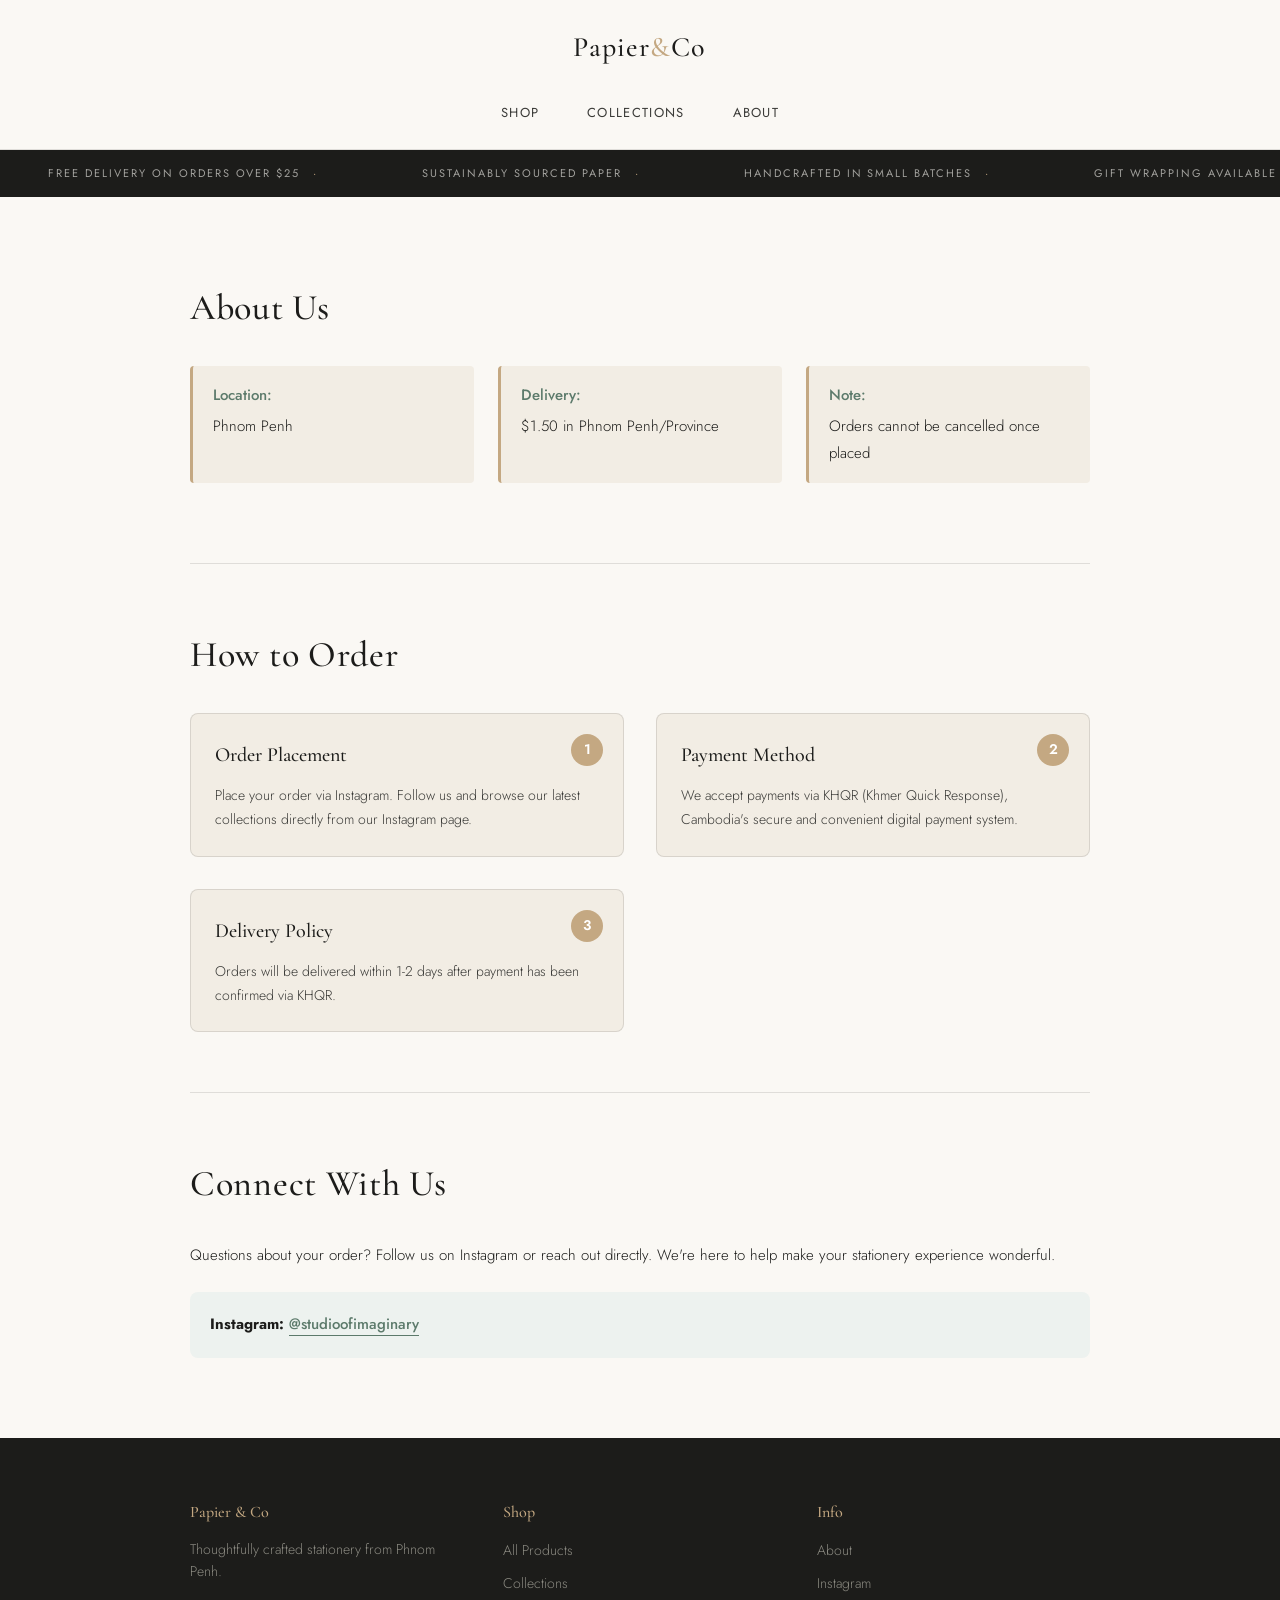
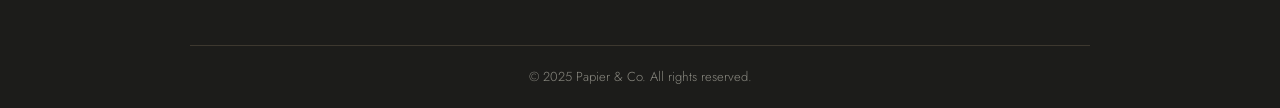
==== about.html @ e260c2d1 "Add files via upload" ====
<!DOCTYPE html>
<html lang="en">
<head>
    <meta charset="UTF-8">
    <meta name="viewport" content="width=device-width, initial-scale=1.0">
    <link rel="stylesheet" href="css/style.css">
    <link rel="stylesheet" href="css/about.css">
    <title>About Us</title>
</head>
<body>
    <!-- NAV -->
    <nav>
        <a href="index.html" class="nav-logo">Papier<span>&</span>Co</a>
        <ul class="nav-links">
            <li><a href="shop.html">Shop</a></li>
            <li><a href="collections.html">Collections</a></li>
            <li><a href="about.html">About</a></li>
        </ul>
        <div class="nav-actions">
            <button class="hamburger" id="hamburger" aria-label="Menu">
                <span></span><span></span><span></span>
            </button>
        </div>
    </nav>

    <!-- MOBILE NAV -->
    <div class="mobile-nav" id="mobileNav">
        <div class="mobile-nav-backdrop" id="navBackdrop"></div>
        <div class="mobile-nav-panel">
            <button class="mobile-nav-close" id="navClose">&#x2715;</button>
            <ul class="mobile-nav-links">
                <li><a href="shop.html">Shop</a></li>
                <li><a href="collections.html">Collections</a></li>
                <li><a href="about.html">About</a></li>
            </ul>
        </div>
    </div>

    <!-- MARQUEE -->
    <div class="marquee-wrap">
      <div class="marquee-track">
        <span class="marquee-item">Free Delivery on orders over $25 <span class="marquee-dot">·</span></span>
        <span class="marquee-item">Sustainably sourced paper <span class="marquee-dot">·</span></span>
        <span class="marquee-item">Handcrafted in small batches <span class="marquee-dot">·</span></span>
        <span class="marquee-item">Gift wrapping available <span class="marquee-dot">·</span></span>
        <span class="marquee-item">New arrivals every season <span class="marquee-dot">·</span></span>
        <span class="marquee-item">Free Delivery on orders over $25 <span class="marquee-dot">·</span></span>
        <span class="marquee-item">Sustainably sourced paper <span class="marquee-dot">·</span></span>
        <span class="marquee-item">Handcrafted in small batches <span class="marquee-dot">·</span></span>
        <span class="marquee-item">Gift wrapping available <span class="marquee-dot">·</span></span>
        <span class="marquee-item">New arrivals every season <span class="marquee-dot">·</span></span>
      </div>
    </div>

    <!-- ABOUT CONTENT -->
    <section class="about-content">
        <div class="container">
            <!-- About Us -->
            <div class="about-section">
                <h2>About Us</h2>
                <div class="about-info">
                    <p><strong>Location:</strong> Phnom Penh</p>
                    <p><strong>Delivery:</strong> $1.50 in Phnom Penh/Province</p>
                    <p><strong>Note:</strong> Orders cannot be cancelled once placed</p>
                </div>
            </div>

            <!-- How to Order -->
            <div class="about-section">
                <h2>How to Order</h2>
                <ol class="process-list">
                    <li>
                        <h3>Order Placement</h3>
                        <p>Place your order via Instagram. Follow us and browse our latest collections directly from our Instagram page.</p>
                    </li>
                    <li>
                        <h3>Payment Method</h3>
                        <p>We accept payments via KHQR (Khmer Quick Response), Cambodia's secure and convenient digital payment system.</p>
                    </li>
                    <li>
                        <h3>Delivery Policy</h3>
                        <p>Orders will be delivered within 1-2 days after payment has been confirmed via KHQR.</p>
                    </li>
                </ol>
            </div>

            <!-- Contact -->
            <div class="about-section">
                <h2>Connect With Us</h2>
                <p>Questions about your order? Follow us on Instagram or reach out directly. We're here to help make your stationery experience wonderful.</p>
                <div class="contact-links">
                    <p><strong>Instagram:</strong> <a href="https://www.instagram.com/studioofimaginary/" target="_blank">@studioofimaginary</a></p>
                </div>
            </div>
        </div>
    </section>

    <!-- FOOTER -->
    <footer class="footer">
        <div class="footer-content">
            <div class="footer-section">
                <h4>Papier & Co</h4>
                <p>Thoughtfully crafted stationery from Phnom Penh.</p>
            </div>
            <div class="footer-section">
                <h4>Shop</h4>
                <ul>
                    <li><a href="shop.html">All Products</a></li>
                    <li><a href="collections.html">Collections</a></li>
                </ul>
            </div>
            <div class="footer-section">
                <h4>Info</h4>
                <ul>
                    <li><a href="about.html">About</a></li>
                    <li><a href="#">Instagram</a></li>
                </ul>
            </div>
        </div>
        <div class="footer-bottom">
            <p>&copy; 2025 Papier & Co. All rights reserved.</p>
        </div>
    </footer>

    <!-- SCRIPTS -->
    <script src="Js/activeNav.js"></script>
</body>
</html>
---- css/style.css ----
@import url('https://fonts.googleapis.com/css2?family=Cormorant+Garamond:wght@300;400;500;600;700&family=Jost:wght@300;400;500;600;700&display=swap');

*, *::before, *::after { box-sizing: border-box; margin: 0; padding: 0; }

  :root {
    --ivory: #FAF8F4;
    --ivory-deep: #F2EDE4;
    --charcoal: #1C1C1A;
    --charcoal-mid: #3A3A37;
    --sage: #5C7A6B;
    --sage-light: #EDF2EF;
    --tan: #C4A882;
    --tan-light: #F5EFE5;
    --muted: #8A8980;
    --border: rgba(28,28,26,0.12);
    --serif: 'Cormorant Garamond', Georgia, serif;
    --sans: 'Jost', sans-serif;
  }

  html { scroll-behavior: smooth; }

  body {
    font-family: var(--sans);
    background: var(--ivory);
    color: var(--charcoal);
    font-size: 15px;
    font-weight: 300;
    line-height: 1.7;
    overflow-x: hidden;
  }

  /* ── NAV ── */
  nav {
    position: sticky; top: 0; z-index: 100;
    background: var(--ivory);
    border-bottom: 1px solid var(--border);
    display: flex; align-items: center; justify-content: space-between;
    padding: 0 5vw;
    height: 68px;
  }

  .nav-logo {
    font-family: var(--serif);
    font-size: 22px;
    font-weight: 500;
    letter-spacing: 0.04em;
    color: var(--charcoal);
    text-decoration: none;
  }

  .nav-logo span { color: var(--tan); }

  .nav-links {
    display: flex; gap: 2rem; list-style: none;
  }

  .nav-links a {
    font-size: 13px;
    font-weight: 400;
    letter-spacing: 0.1em;
    text-transform: uppercase;
    color: var(--charcoal-mid);
    text-decoration: none;
    transition: color 0.2s;
  }

  .nav-links a:hover { color: var(--sage); }

  .nav-actions {
    display: flex; align-items: center; gap: 1.2rem;
  }

  .nav-icon {
    background: none; border: none; cursor: pointer;
    color: var(--charcoal-mid); display: none; align-items: center;
    font-size: 13px; font-family: var(--sans);
    letter-spacing: 0.08em; gap: 6px;
    transition: color 0.2s;
    padding: 0;
  }

  .nav-icon:hover { color: var(--sage); }

  .nav-cart {
    background: none;
    color: var(--charcoal-mid);
    border: none;
    cursor: pointer;
    display: flex;
    align-items: center;
    font-size: 13px;
    font-family: var(--sans);
    letter-spacing: 0.08em;
    gap: 6px;
    padding: 0;
    transition: color 0.2s;
    position: relative;
  }

  .nav-cart:hover { color: var(--sage); }

  .cart-badge {
    position: absolute;
    top: -6px;
    right: -6px;
    background: var(--sage);
    color: var(--ivory);
    border-radius: 50%;
    width: 16px;
    height: 16px;
    display: flex;
    align-items: center;
    justify-content: center;
    font-size: 8px;
    font-weight: 600;
  }

  .hamburger {
    display: none; flex-direction: column;
    gap: 5px; cursor: pointer; background: none; border: none;
    padding: 4px;
  }

  .hamburger span {
    display: block; width: 22px; height: 1.5px;
    background: var(--charcoal); transition: all 0.3s;
  }

  /* ── HERO ── */
  .hero {
    display: grid;
    grid-template-columns: 1fr 1fr;
    min-height: calc(100vh - 68px);
    max-height: 800px;
  }

  .hero-text {
    display: flex; flex-direction: column;
    justify-content: center;
    padding: 5vw 6vw 5vw 8vw;
    background: var(--ivory);
    position: relative;
  }

  .hero-tag {
    display: inline-block;
    font-size: 11px; letter-spacing: 0.18em;
    text-transform: uppercase; color: var(--tan);
    font-weight: 400; margin-bottom: 1.5rem;
  }

  .hero-title {
    font-family: var(--serif);
    font-size: clamp(2.8rem, 5vw, 5rem);
    font-weight: 300;
    line-height: 1.08;
    color: var(--charcoal);
    margin-bottom: 1.5rem;
  }

  .hero-title em {
    font-style: italic; color: var(--sage);
  }

  .hero-body {
    color: var(--muted);
    font-size: 15px; max-width: 360px;
    margin-bottom: 2.5rem;
    line-height: 1.8;
  }

  .hero-actions { display: flex; gap: 1rem; align-items: center; flex-wrap: wrap; }

  .btn-primary {
    background: var(--charcoal); color: var(--ivory);
    border: 1px solid var(--charcoal);
    padding: 14px 36px;
    font-family: var(--sans); font-size: 12px;
    letter-spacing: 0.14em; text-transform: uppercase;
    cursor: pointer; text-decoration: none;
    display: inline-block; font-weight: 400;
    transition: background 0.25s, color 0.25s;
  }

  .btn-primary:hover { background: var(--sage); border-color: var(--sage); }

  .btn-ghost {
    background: transparent; color: var(--charcoal-mid);
    border: none; padding: 14px 0;
    font-family: var(--sans); font-size: 12px;
    letter-spacing: 0.14em; text-transform: uppercase;
    cursor: pointer; text-decoration: none;
    display: inline-flex; align-items: center; gap: 8px;
    font-weight: 400;
    border-bottom: 1px solid var(--charcoal-mid);
    transition: color 0.2s, border-color 0.2s;
  }

  .btn-ghost:hover { color: var(--sage); border-color: var(--sage); }

  .hero-img {
    position: relative; overflow: hidden;
    background: var(--tan-light);
  }

  .hero-img img {
    width: 100%; height: 100%;
    object-fit: cover;
    display: block;
  }

  .hero-img-placeholder {
    width: 100%; height: 100%;
    display: flex; align-items: center; justify-content: center;
    background: linear-gradient(135deg, var(--tan-light) 0%, var(--ivory-deep) 100%);
    position: relative; overflow: hidden;
  }

  .hero-img-placeholder::before {
    content: '';
    position: absolute; inset: 0;
    background-image: repeating-linear-gradient(
      0deg, transparent, transparent 39px,
      var(--border) 39px, var(--border) 40px
    ),
    repeating-linear-gradient(
      90deg, transparent, transparent 39px,
      var(--border) 39px, var(--border) 40px
    );
    opacity: 0.5;
  }

  .hero-product-float {
    position: absolute; bottom: 10%; right: 8%;
    background: var(--ivory);
    border: 1px solid var(--border);
    padding: 20px 24px;
    width: 200px;
    box-shadow: 0 20px 60px rgba(0,0,0,0.08);
  }

  .float-label {
    font-size: 10px; letter-spacing: 0.16em;
    text-transform: uppercase; color: var(--muted);
    margin-bottom: 6px;
  }

  .float-name {
    font-family: var(--serif); font-size: 18px;
    font-weight: 500; margin-bottom: 4px;
  }

  .float-price { font-size: 14px; color: var(--tan); font-weight: 400; }

  /* ── MARQUEE ── */
  .marquee-wrap {
    background: var(--charcoal); overflow: hidden;
    padding: 14px 0;
  }

  .marquee-track {
    display: flex; gap: 0;
    animation: marquee 22s linear infinite;
    width: max-content;
  }

  @keyframes marquee {
    0% { transform: translateX(0); }
    100% { transform: translateX(-50%); }
  }

  .marquee-item {
    font-size: 11px; letter-spacing: 0.18em;
    text-transform: uppercase; color: rgba(250,248,244,0.6);
    white-space: nowrap; padding: 0 3rem;
    font-weight: 400;
  }

  .marquee-dot {
    color: var(--tan); margin: 0 0.5rem;
  }

  /* ── SECTION HEADER ── */
  .section { padding: 80px 8vw; }
  .section-sm { padding: 60px 8vw; }

  .section-header {
    display: flex; align-items: flex-end;
    justify-content: space-between;
    margin-bottom: 48px;
    flex-wrap: wrap; gap: 1rem;
  }

  .section-tag {
    font-size: 11px; letter-spacing: 0.18em;
    text-transform: uppercase; color: var(--tan);
    margin-bottom: 10px; display: block;
  }

  .section-title {
    font-family: var(--serif);
    font-size: clamp(2rem, 3.5vw, 3rem);
    font-weight: 300; line-height: 1.1;
  }

  .section-title em { font-style: italic; color: var(--sage); }

  /* ── PRODUCT GRID ── */
  .products-grid {
    display: grid;
    grid-template-columns: repeat(4, 1fr);
    gap: 2px;
  }

  .product-card {
    background: var(--ivory);
    cursor: pointer;
    position: relative;
    overflow: hidden;
  }

  .product-card:hover .product-img-wrap::after {
    opacity: 1;
  }

  .product-card:hover .product-add {
    transform: translateY(0);
    opacity: 1;
  }

  .product-img-wrap {
    aspect-ratio: 3/4;
    background: var(--ivory-deep);
    position: relative; overflow: hidden;
  }

  .product-img-wrap::after {
    content: '';
    position: absolute; inset: 0;
    background: rgba(28,28,26,0.04);
    opacity: 0; transition: opacity 0.3s;
  }

  .product-placeholder {
    width: 100%; height: 100%;
    display: flex; align-items: center; justify-content: center;
    font-family: var(--serif); font-size: 3rem;
    color: var(--tan); opacity: 0.4;
  }

  .product-badge {
    position: absolute; top: 14px; left: 14px; z-index: 1;
    background: var(--sage); color: var(--ivory);
    font-size: 9px; letter-spacing: 0.14em;
    text-transform: uppercase; padding: 4px 10px;
    font-weight: 400;
  }

  .product-add {
    position: absolute; bottom: 0; left: 0; right: 0; z-index: 2;
    background: var(--charcoal); color: var(--ivory);
    border: none; cursor: pointer;
    padding: 14px;
    font-family: var(--sans); font-size: 11px;
    letter-spacing: 0.14em; text-transform: uppercase;
    font-weight: 400;
    transform: translateY(100%); opacity: 0;
    transition: transform 0.3s, opacity 0.3s;
  }

  .product-info { padding: 18px 4px 24px; }

  .product-cat {
    font-size: 10px; letter-spacing: 0.16em;
    text-transform: uppercase; color: var(--muted);
    margin-bottom: 6px;
  }

  .product-name {
    font-family: var(--serif); font-size: 18px;
    font-weight: 400; margin-bottom: 6px;
  }

  .product-price { font-size: 14px; color: var(--charcoal-mid); }

  .product-price s { color: var(--muted); margin-right: 6px; }

  /* ── CATEGORIES ── */
  .categories-grid {
    display: grid;
    grid-template-columns: repeat(3, 1fr);
    gap: 16px;
  }

  .cat-card {
    position: relative; overflow: hidden;
    aspect-ratio: 4/3;
    cursor: pointer;
    background: var(--ivory-deep);
  }

  .cat-card:hover .cat-overlay { background: rgba(28,28,26,0.5); }
  .cat-card:hover .cat-arrow { transform: translateX(6px); }

  .cat-placeholder {
    width: 100%; height: 100%;
    display: flex; align-items: center; justify-content: center;
    font-size: 4rem; opacity: 0.15;
  }

  .cat-overlay {
    position: absolute; inset: 0;
    background: rgba(28,28,26,0.35);
    display: flex; flex-direction: column;
    justify-content: flex-end;
    padding: 24px;
    transition: background 0.3s;
  }

  .cat-tag {
    font-size: 10px; letter-spacing: 0.18em;
    text-transform: uppercase; color: rgba(250,248,244,0.6);
    margin-bottom: 6px;
  }

  .cat-name {
    font-family: var(--serif); font-size: 1.6rem;
    font-weight: 300; color: var(--ivory);
    display: flex; align-items: center;
    gap: 10px; line-height: 1.2;
  }

  .cat-arrow { transition: transform 0.3s; display: inline-block; }

  /* ── FEATURED ── */
  .featured { background: var(--tan-light); }

  .featured-inner {
    display: grid; grid-template-columns: 1fr 1fr;
    gap: 80px; align-items: center;
  }

  .featured-img-area {
    position: relative;
    aspect-ratio: 4/5;
    background: var(--ivory-deep);
  }

  .feat-img-placeholder {
    width: 100%; height: 100%;
    display: flex; align-items: center; justify-content: center;
    font-family: var(--serif); font-size: 5rem;
    color: var(--tan); opacity: 0.3;
  }

  .featured-badge-float {
    position: absolute; top: -16px; right: -16px;
    background: var(--sage); color: var(--ivory);
    padding: 20px; width: 90px; height: 90px;
    display: flex; align-items: center; justify-content: center;
    text-align: center;
    font-size: 11px; letter-spacing: 0.1em;
    text-transform: uppercase; font-weight: 400;
    line-height: 1.4;
  }

  .featured-subtitle {
    font-size: 13px; letter-spacing: 0.06em;
    color: var(--muted); margin-bottom: 1.2rem;
  }

  .featured-title {
    font-family: var(--serif);
    font-size: clamp(2.2rem, 3.5vw, 3.4rem);
    font-weight: 300; line-height: 1.1;
    margin-bottom: 1.5rem;
  }

  .featured-body {
    color: var(--muted); line-height: 1.9;
    margin-bottom: 2rem;
  }

  .featured-specs {
    display: grid; grid-template-columns: 1fr 1fr;
    gap: 16px; margin-bottom: 2.5rem;
  }

  .spec-label {
    font-size: 10px; letter-spacing: 0.16em;
    text-transform: uppercase; color: var(--tan);
    margin-bottom: 4px;
  }

  .spec-val { font-family: var(--serif); font-size: 16px; }

  /* ── TESTIMONIALS ── */
  .testimonials-grid {
    display: grid; grid-template-columns: repeat(3,1fr);
    gap: 32px;
  }

  .testimonial-card {
    border-top: 1px solid var(--border);
    padding-top: 24px;
  }

  .testimonial-stars {
    color: var(--tan); font-size: 14px;
    letter-spacing: 3px; margin-bottom: 16px;
  }

  .testimonial-body {
    font-family: var(--serif);
    font-size: 17px; font-style: italic;
    font-weight: 300; line-height: 1.6;
    margin-bottom: 20px;
    color: var(--charcoal-mid);
  }

  .testimonial-author {
    font-size: 12px; letter-spacing: 0.12em;
    text-transform: uppercase; color: var(--muted);
  }

  /* ── NEWSLETTER ── */
  .newsletter { background: var(--charcoal); }

  .newsletter-inner {
    max-width: 560px; margin: 0 auto;
    text-align: center; padding: 80px 0;
  }

  .newsletter .section-tag { color: var(--tan); }

  .newsletter-title {
    font-family: var(--serif);
    font-size: clamp(2rem, 4vw, 3rem);
    font-weight: 300; color: var(--ivory);
    margin-bottom: 1rem;
  }

  .newsletter-body {
    color: rgba(250,248,244,0.5);
    margin-bottom: 2rem; font-size: 14px;
  }

  .newsletter-form {
    display: flex; gap: 0;
    border: 1px solid rgba(250,248,244,0.2);
  }

  .newsletter-input {
    flex: 1; background: transparent;
    border: none; outline: none;
    padding: 14px 20px;
    font-family: var(--sans); font-size: 14px;
    color: var(--ivory);
    font-weight: 300;
  }

  .newsletter-input::placeholder { color: rgba(250,248,244,0.3); }

  .newsletter-btn {
    background: var(--tan); border: none; cursor: pointer;
    padding: 14px 28px;
    font-family: var(--sans); font-size: 11px;
    letter-spacing: 0.14em; text-transform: uppercase;
    color: var(--charcoal); font-weight: 400;
    white-space: nowrap;
    transition: background 0.2s;
  }

  .footer {
    background: var(--charcoal);
    color: var(--ivory);
    padding: 60px 5vw 20px;
    border-top: 1px solid var(--border);
}

.footer-content {
    max-width: 900px;
    margin: 0 auto 40px;
    display: grid;
    grid-template-columns: repeat(auto-fit, minmax(200px, 1fr));
    gap: 40px;
}

.footer-section h4 {
    font-family: var(--serif);
    font-size: 16px;
    font-weight: 500;
    margin-bottom: 12px;
    color: var(--tan);
}

.footer-section p {
    font-size: 14px;
    line-height: 1.6;
    color: var(--muted);
}

.footer-section ul {
    list-style: none;
}

.footer-section li {
    margin-bottom: 8px;
}

.footer-section a {
    color: var(--muted);
    text-decoration: none;
    font-size: 14px;
    transition: color 0.2s ease;
}

.footer-section a:hover {
    color: var(--tan);
}

.footer-bottom {
    max-width: 900px;
    margin: 0 auto;
    padding-top: 20px;
    border-top: 1px solid rgba(196, 168, 130, 0.2);
    text-align: center;
    color: var(--muted);
    font-size: 13px;
}

  /* ── FOOTER ──
  footer {
    background: var(--ivory-deep);
    border-top: 1px solid var(--border);
    padding: 60px 8vw 30px;
  }

  .footer-grid {
    display: grid;
    grid-template-columns: 1.6fr 1fr 1fr 1fr;
    gap: 48px; margin-bottom: 48px;
  }

  .footer-brand .nav-logo { display: block; margin-bottom: 1rem; }

  .footer-brand p {
    font-size: 13px; color: var(--muted);
    line-height: 1.8; max-width: 220px;
  }

  .footer-heading {
    font-size: 11px; letter-spacing: 0.16em;
    text-transform: uppercase; color: var(--charcoal);
    margin-bottom: 1rem; font-weight: 400;
  }

  .footer-links { list-style: none; }

  .footer-links li { margin-bottom: 10px; }

  .footer-links a {
    font-size: 13px; color: var(--muted);
    text-decoration: none; transition: color 0.2s;
  }

  .footer-links a:hover { color: var(--sage); }

  .footer-bottom {
    border-top: 1px solid var(--border);
    padding-top: 24px;
    display: flex; justify-content: space-between;
    align-items: center; flex-wrap: wrap; gap: 12px;
  }

  .footer-copy {
    font-size: 12px; color: var(--muted);
  }

  .footer-socials { display: flex; gap: 1.2rem; }

  .footer-socials a {
    font-size: 12px; letter-spacing: 0.1em;
    text-transform: uppercase; color: var(--muted);
    text-decoration: none; transition: color 0.2s;
  }

  .footer-socials a:hover { color: var(--sage); }*/

  /* ── MOBILE NAV DRAWER ── */
  .mobile-nav {
    display: none;
    position: fixed; inset: 0; z-index: 200;
  }

  .mobile-nav.open { display: block; }

  .mobile-nav-backdrop {
    position: absolute; inset: 0;
    background: rgba(28,28,26,0.5);
  }

  .mobile-nav-panel {
    position: absolute; top: 0; right: 0; bottom: 0;
    width: 280px;
    background: var(--ivory);
    padding: 24px 28px;
    display: flex; flex-direction: column;
  }

  .mobile-nav-close {
    align-self: flex-end;
    background: none; border: none;
    font-size: 22px; cursor: pointer;
    color: var(--charcoal); margin-bottom: 2rem;
    line-height: 1;
  }

  .mobile-nav-links { list-style: none; }

  .mobile-nav-links li { border-bottom: 1px solid var(--border); }

  .mobile-nav-links a {
    display: block; padding: 16px 0;
    font-family: var(--serif); font-size: 22px;
    font-weight: 300; color: var(--charcoal);
    text-decoration: none; transition: color 0.2s;
  }

  .mobile-nav-links a:hover { color: var(--sage); }

  /* ── RESPONSIVE ── */
  @media (min-width: 1200px) {
    nav {
      flex-direction: column;
      justify-content: center;
      align-items: center;
      height: auto;
      padding: 24px 5vw;
      gap: 20px;
    }

    .nav-logo {
      font-size: 28px;
      margin-bottom: 8px;
    }

    .nav-links {
      gap: 3rem;
      justify-content: center;
    }

    .nav-actions {
      display: none;
    }
  }

  @media (max-width: 1024px) {
    .products-grid { grid-template-columns: repeat(2, 1fr); }
    .footer-grid { grid-template-columns: 1fr 1fr; }
  }

  @media (max-width: 768px) {
    nav { padding: 0 6vw; }

    .nav-links { display: none; }
    .hamburger { display: flex; }

    .hero {
      grid-template-columns: 1fr;
      max-height: none; min-height: auto;
    }

    .hero-text { padding: 60px 6vw; order: 2; }

    .hero-img { order: 1; min-height: 340px; }

    .hero-product-float { display: none; }

    .hero-title { font-size: 2.6rem; }

    .section { padding: 60px 6vw; }

    .section-sm { padding: 50px 6vw; }

    .products-grid { grid-template-columns: repeat(2, 1fr); gap: 1px; }

    .categories-grid { grid-template-columns: 1fr; gap: 12px; }

    .featured-inner { grid-template-columns: 1fr; gap: 40px; }

    .testimonials-grid { grid-template-columns: 1fr; gap: 24px; }

    .footer-grid { grid-template-columns: 1fr 1fr; gap: 32px; }

    .newsletter-form { flex-direction: column; }

    .newsletter-btn { text-align: center; }
  }

  @media (max-width: 480px) {
    .products-grid { grid-template-columns: 1fr; }

    .section-header { margin-bottom: 32px; }

    .footer-grid { grid-template-columns: 1fr; }

    .featured-specs { grid-template-columns: 1fr; }

    .footer-bottom { flex-direction: column; align-items: flex-start; }
  }
---- css/about.css ----
/* ── ABOUT PAGE STYLES ── */

.about-hero {
    background: linear-gradient(135deg, var(--tan-light) 0%, var(--sage-light) 100%);
    padding: 80px 5vw;
    text-align: center;
    border-bottom: 1px solid var(--border);
}

.about-hero .container {
    max-width: 600px;
    margin: 0 auto;
}

.about-title {
    font-family: var(--serif);
    font-size: clamp(36px, 6vw, 52px);
    font-weight: 500;
    color: var(--charcoal);
    margin-bottom: 16px;
    letter-spacing: 0.02em;
}

.about-subtitle {
    font-size: 16px;
    color: var(--charcoal-mid);
    font-weight: 300;
}

/* ── ABOUT CONTENT ── */
.about-content {
    padding: 80px 5vw;
    background: var(--ivory);
}

.container {
    max-width: 900px;
    margin: 0 auto;
}

.about-section {
    margin-bottom: 60px;
    padding-bottom: 60px;
    border-bottom: 1px solid var(--border);
}

.about-section:last-child {
    border-bottom: none;
    margin-bottom: 0;
    padding-bottom: 0;
}

.about-section h2 {
    font-family: var(--serif);
    font-size: clamp(28px, 4vw, 36px);
    font-weight: 500;
    color: var(--charcoal);
    margin-bottom: 28px;
    letter-spacing: 0.02em;
}

.about-info {
    display: grid;
    grid-template-columns: repeat(auto-fit, minmax(250px, 1fr));
    gap: 24px;
    margin-bottom: 20px;
}

.about-info p {
    font-size: 15px;
    line-height: 1.8;
    color: var(--charcoal);
    background: var(--ivory-deep);
    padding: 16px 20px;
    border-left: 3px solid var(--tan);
    border-radius: 4px;
}

.about-info strong {
    color: var(--charcoal);
    font-weight: 500;
    display: block;
    margin-bottom: 4px;
    color: var(--sage);
}

/* ── PROCESS LIST ── */
.process-list {
    list-style: none;
    counter-reset: step-counter;
    display: grid;
    grid-template-columns: repeat(auto-fit, minmax(280px, 1fr));
    gap: 32px;
}

.process-list li {
    counter-increment: step-counter;
    position: relative;
    padding: 24px;
    background: var(--ivory-deep);
    border: 1px solid var(--border);
    border-radius: 8px;
    transition: all 0.3s ease;
}

.process-list li:hover {
    border-color: var(--tan);
    box-shadow: 0 4px 12px rgba(196, 168, 130, 0.1);
}

.process-list li::before {
    content: counter(step-counter);
    position: absolute;
    top: 20px;
    right: 20px;
    width: 32px;
    height: 32px;
    background: var(--tan);
    color: white;
    border-radius: 50%;
    display: flex;
    align-items: center;
    justify-content: center;
    font-weight: 600;
    font-size: 14px;
}

.process-list h3 {
    font-family: var(--serif);
    font-size: 20px;
    font-weight: 500;
    color: var(--charcoal);
    margin-bottom: 12px;
}

.process-list p {
    font-size: 14px;
    line-height: 1.7;
    color: var(--charcoal-mid);
    margin: 0;
}

/* ── CONTACT LINKS ── */
.contact-links {
    margin-top: 24px;
    padding: 20px;
    background: var(--sage-light);
    border-radius: 8px;
}

.contact-links p {
    font-size: 15px;
    color: var(--charcoal);
    margin-bottom: 8px;
}

.contact-links p:last-child {
    margin-bottom: 0;
}

.contact-links a {
    color: var(--sage);
    text-decoration: none;
    font-weight: 500;
    border-bottom: 1px solid var(--sage);
    transition: all 0.2s ease;
}

.contact-links a:hover {
    color: var(--tan);
    border-bottom-color: var(--tan);
}

/* ── FOOTER ── */
.footer {
    background: var(--charcoal);
    color: var(--ivory);
    padding: 60px 5vw 20px;
    border-top: 1px solid var(--border);
}

.footer-content {
    max-width: 900px;
    margin: 0 auto 40px;
    display: grid;
    grid-template-columns: repeat(auto-fit, minmax(200px, 1fr));
    gap: 40px;
}

.footer-section h4 {
    font-family: var(--serif);
    font-size: 16px;
    font-weight: 500;
    margin-bottom: 12px;
    color: var(--tan);
}

.footer-section p {
    font-size: 14px;
    line-height: 1.6;
    color: var(--muted);
}

.footer-section ul {
    list-style: none;
}

.footer-section li {
    margin-bottom: 8px;
}

.footer-section a {
    color: var(--muted);
    text-decoration: none;
    font-size: 14px;
    transition: color 0.2s ease;
}

.footer-section a:hover {
    color: var(--tan);
}

.footer-bottom {
    max-width: 900px;
    margin: 0 auto;
    padding-top: 20px;
    border-top: 1px solid rgba(196, 168, 130, 0.2);
    text-align: center;
    color: var(--muted);
    font-size: 13px;
}

/* ── RESPONSIVE ── */
@media (max-width: 768px) {
    .about-hero {
        padding: 60px 5vw;
    }

    .about-content {
        padding: 60px 5vw;
    }

    .about-section {
        margin-bottom: 40px;
        padding-bottom: 40px;
    }

    .process-list {
        grid-template-columns: 1fr;
    }

    .about-info {
        grid-template-columns: 1fr;
    }
}
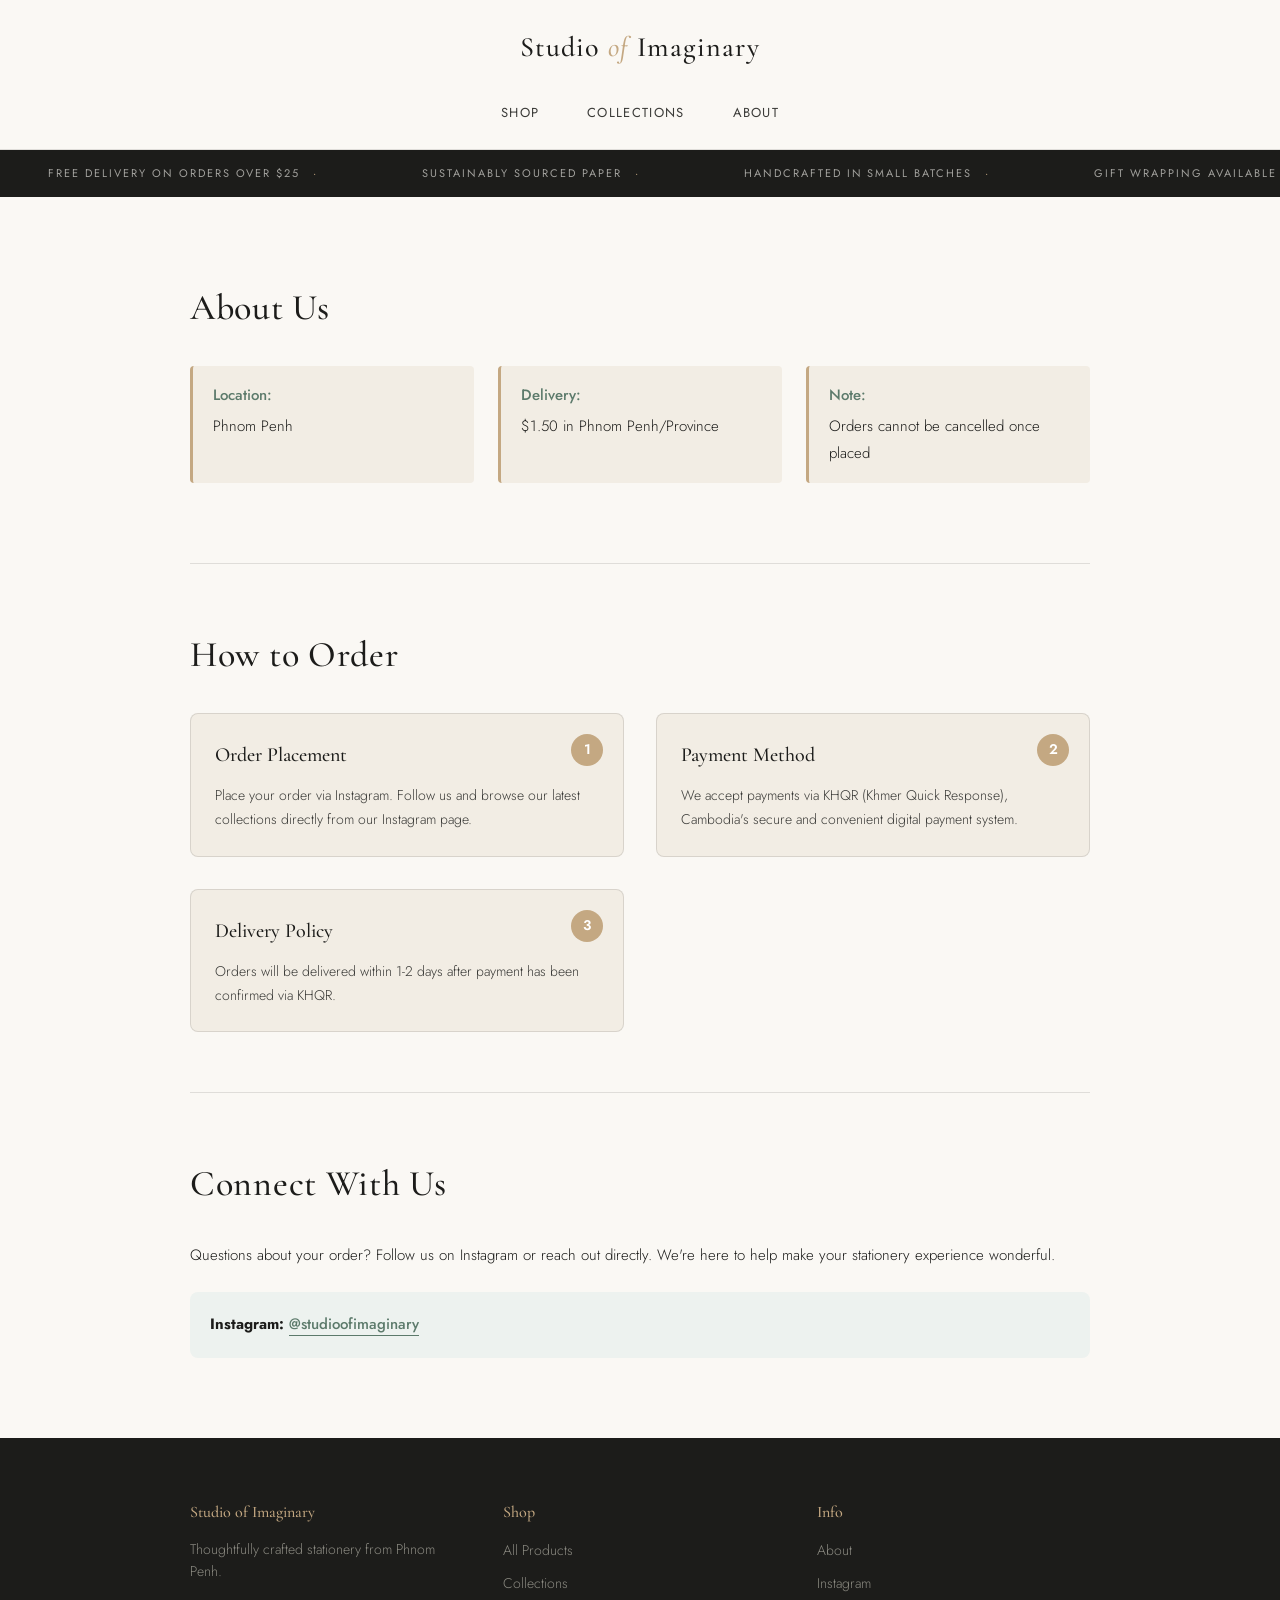
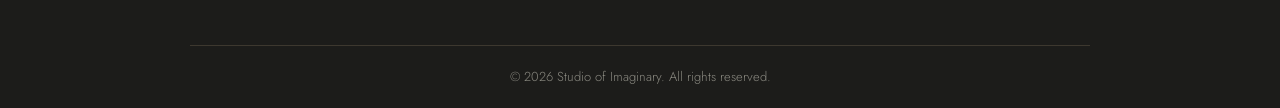
==== commit 9b46a367: "Add files via upload" ====
--- a/about.html
+++ b/about.html
@@ -10,11 +10,11 @@
 <body>
     <!-- NAV -->
     <nav>
-        <a href="index.html" class="nav-logo">Papier<span>&</span>Co</a>
+        <a href="index.html" class="nav-logo">Studio<span><i> of </i></span>Imaginary</a>
         <ul class="nav-links">
             <li><a href="shop.html">Shop</a></li>
             <li><a href="collections.html">Collections</a></li>
-            <li><a href="about.html">About</a></li>
+            <li><a href="about.html" class="active">About</a></li>
         </ul>
         <div class="nav-actions">
             <button class="hamburger" id="hamburger" aria-label="Menu">
@@ -31,7 +31,7 @@
             <ul class="mobile-nav-links">
                 <li><a href="shop.html">Shop</a></li>
                 <li><a href="collections.html">Collections</a></li>
-                <li><a href="about.html">About</a></li>
+                <li><a href="about.html" class="active">About</a></li>
             </ul>
         </div>
     </div>
@@ -99,7 +99,7 @@
     <footer class="footer">
         <div class="footer-content">
             <div class="footer-section">
-                <h4>Papier & Co</h4>
+                <h4>Studio of Imaginary</h4>
                 <p>Thoughtfully crafted stationery from Phnom Penh.</p>
             </div>
             <div class="footer-section">
@@ -113,12 +113,12 @@
                 <h4>Info</h4>
                 <ul>
                     <li><a href="about.html">About</a></li>
-                    <li><a href="#">Instagram</a></li>
+                    <li><a href="https://www.instagram.com/studioofimaginary/" target="_blank">Instagram</a></li>
                 </ul>
             </div>
         </div>
         <div class="footer-bottom">
-            <p>&copy; 2025 Papier & Co. All rights reserved.</p>
+            <p>&copy; 2026 Studio of Imaginary. All rights reserved.</p>
         </div>
     </footer>
 
--- a/css/style.css
+++ b/css/style.css
@@ -405,7 +405,13 @@
   .cat-placeholder {
     width: 100%; height: 100%;
     display: flex; align-items: center; justify-content: center;
-    font-size: 4rem; opacity: 0.15;
+    font-size: 6rem; opacity: 0.9; color: var(--tan);
+  }
+
+  .cat-img {
+    width: 100%; height: 100%;
+    object-fit: cover;
+    display: block;
   }
 
   .cat-overlay {
@@ -493,84 +499,8 @@
   }
 
   .spec-val { font-family: var(--serif); font-size: 16px; }
-
-  /* ── TESTIMONIALS ── */
-  .testimonials-grid {
-    display: grid; grid-template-columns: repeat(3,1fr);
-    gap: 32px;
-  }
-
-  .testimonial-card {
-    border-top: 1px solid var(--border);
-    padding-top: 24px;
-  }
-
-  .testimonial-stars {
-    color: var(--tan); font-size: 14px;
-    letter-spacing: 3px; margin-bottom: 16px;
-  }
-
-  .testimonial-body {
-    font-family: var(--serif);
-    font-size: 17px; font-style: italic;
-    font-weight: 300; line-height: 1.6;
-    margin-bottom: 20px;
-    color: var(--charcoal-mid);
-  }
-
-  .testimonial-author {
-    font-size: 12px; letter-spacing: 0.12em;
-    text-transform: uppercase; color: var(--muted);
-  }
-
-  /* ── NEWSLETTER ── */
-  .newsletter { background: var(--charcoal); }
-
-  .newsletter-inner {
-    max-width: 560px; margin: 0 auto;
-    text-align: center; padding: 80px 0;
-  }
-
-  .newsletter .section-tag { color: var(--tan); }
-
-  .newsletter-title {
-    font-family: var(--serif);
-    font-size: clamp(2rem, 4vw, 3rem);
-    font-weight: 300; color: var(--ivory);
-    margin-bottom: 1rem;
-  }
-
-  .newsletter-body {
-    color: rgba(250,248,244,0.5);
-    margin-bottom: 2rem; font-size: 14px;
-  }
-
-  .newsletter-form {
-    display: flex; gap: 0;
-    border: 1px solid rgba(250,248,244,0.2);
-  }
-
-  .newsletter-input {
-    flex: 1; background: transparent;
-    border: none; outline: none;
-    padding: 14px 20px;
-    font-family: var(--sans); font-size: 14px;
-    color: var(--ivory);
-    font-weight: 300;
-  }
-
-  .newsletter-input::placeholder { color: rgba(250,248,244,0.3); }
-
-  .newsletter-btn {
-    background: var(--tan); border: none; cursor: pointer;
-    padding: 14px 28px;
-    font-family: var(--sans); font-size: 11px;
-    letter-spacing: 0.14em; text-transform: uppercase;
-    color: var(--charcoal); font-weight: 400;
-    white-space: nowrap;
-    transition: background 0.2s;
-  }
-
+ 
+ 
   .footer {
     background: var(--charcoal);
     color: var(--ivory);
@@ -629,63 +559,6 @@
     font-size: 13px;
 }
 
-  /* ── FOOTER ──
-  footer {
-    background: var(--ivory-deep);
-    border-top: 1px solid var(--border);
-    padding: 60px 8vw 30px;
-  }
-
-  .footer-grid {
-    display: grid;
-    grid-template-columns: 1.6fr 1fr 1fr 1fr;
-    gap: 48px; margin-bottom: 48px;
-  }
-
-  .footer-brand .nav-logo { display: block; margin-bottom: 1rem; }
-
-  .footer-brand p {
-    font-size: 13px; color: var(--muted);
-    line-height: 1.8; max-width: 220px;
-  }
-
-  .footer-heading {
-    font-size: 11px; letter-spacing: 0.16em;
-    text-transform: uppercase; color: var(--charcoal);
-    margin-bottom: 1rem; font-weight: 400;
-  }
-
-  .footer-links { list-style: none; }
-
-  .footer-links li { margin-bottom: 10px; }
-
-  .footer-links a {
-    font-size: 13px; color: var(--muted);
-    text-decoration: none; transition: color 0.2s;
-  }
-
-  .footer-links a:hover { color: var(--sage); }
-
-  .footer-bottom {
-    border-top: 1px solid var(--border);
-    padding-top: 24px;
-    display: flex; justify-content: space-between;
-    align-items: center; flex-wrap: wrap; gap: 12px;
-  }
-
-  .footer-copy {
-    font-size: 12px; color: var(--muted);
-  }
-
-  .footer-socials { display: flex; gap: 1.2rem; }
-
-  .footer-socials a {
-    font-size: 12px; letter-spacing: 0.1em;
-    text-transform: uppercase; color: var(--muted);
-    text-decoration: none; transition: color 0.2s;
-  }
-
-  .footer-socials a:hover { color: var(--sage); }*/
 
   /* ── MOBILE NAV DRAWER ── */
   .mobile-nav {
